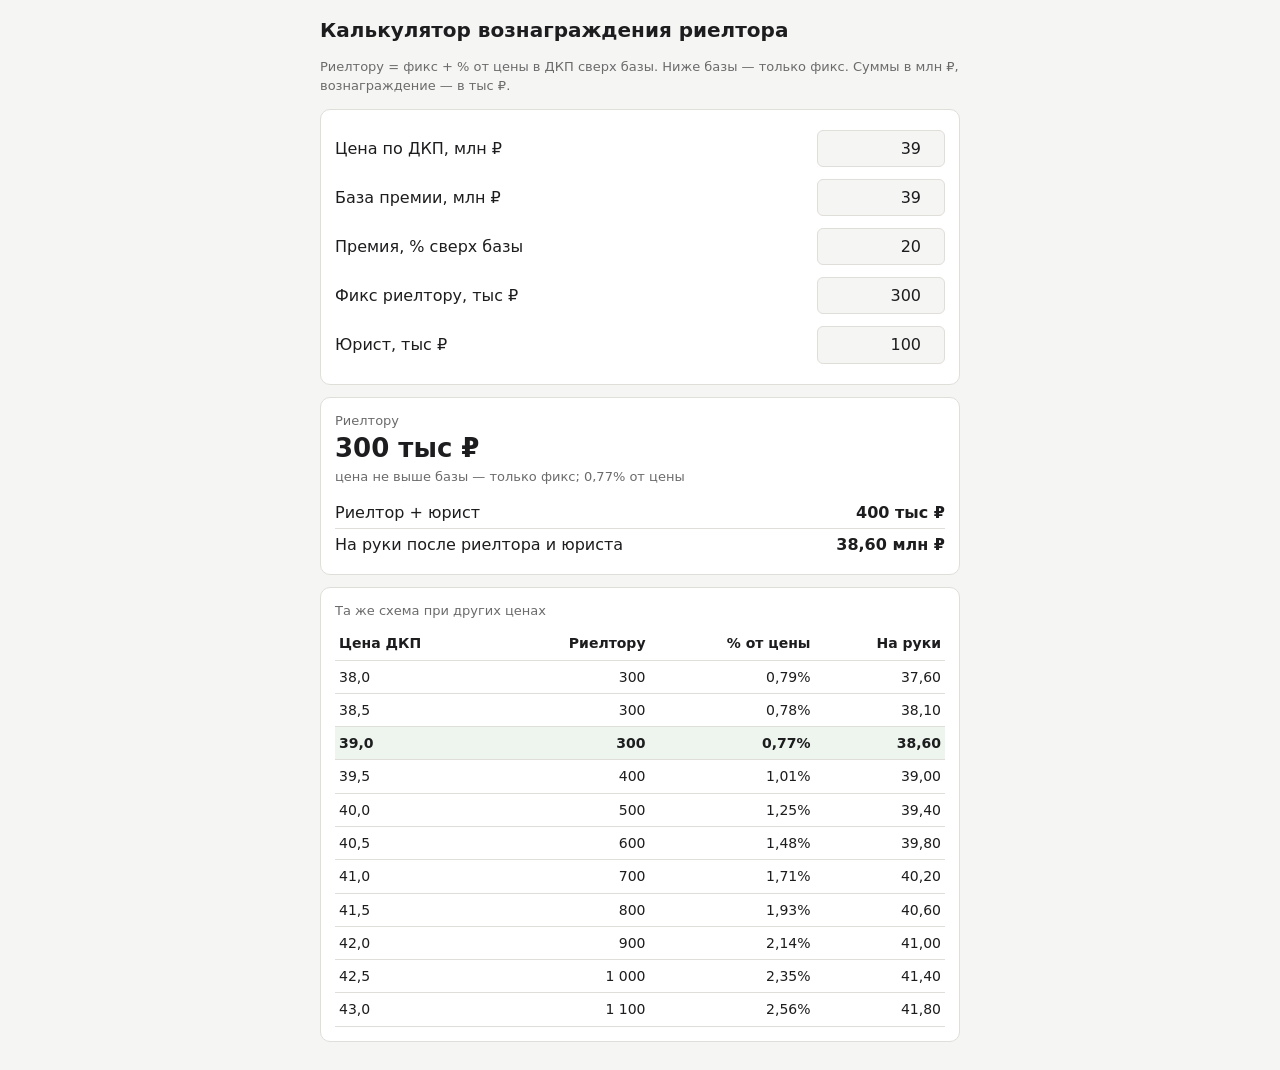
==== rieltor.html @ 26a4923a "Калькулятор вознаграждения риелтора (rieltor.html) Co-Authored-By: Claude Opus 5.5 <noreply@anthropi" ====
<!doctype html>
<html lang="ru">
<head>
<meta charset="utf-8">
<meta name="viewport" content="width=device-width,initial-scale=1">
<title>Калькулятор риелтора</title>
<!-- Вознаграждение риелтора: фикс + % сверх базы.
     Открыть файл в браузере (двойной клик). Ничего не отправляет, считает на странице. -->
<style>
:root{--fg:#1d1d1f;--bg:#f5f5f4;--card:#fff;--line:#e0ded9;--muted:#6b6b6b;--acc:#1f4e79;--hi:#eef5ee}
@media(prefers-color-scheme:dark){:root{--fg:#ececec;--bg:#17181a;--card:#222326;--line:#3a3b3f;--muted:#a0a0a0;--acc:#7fb0e0;--hi:#23332a}}
body{margin:0;padding:16px;background:var(--bg);color:var(--fg);font:16px/1.45 -apple-system,system-ui,sans-serif}
main{max-width:640px;margin:auto}
h1{font-size:20px;margin:0 0 4px}
.m{color:var(--muted);font-size:13px}
.card{background:var(--card);border:1px solid var(--line);border-radius:10px;padding:14px;margin:12px 0}
label{display:flex;justify-content:space-between;align-items:center;gap:12px;padding:6px 0}
input{font:inherit;width:110px;padding:6px 8px;border:1px solid var(--line);border-radius:6px;background:var(--bg);color:var(--fg);text-align:right}
.big{font-size:26px;font-weight:600}
.row{display:flex;justify-content:space-between;padding:4px 0;border-bottom:1px solid var(--line)}
.row:last-child{border:0}
table{width:100%;border-collapse:collapse;font-size:14px}
th,td{padding:6px 4px;border-bottom:1px solid var(--line);text-align:right}
th:first-child,td:first-child{text-align:left}
tr.cur td{background:var(--hi);font-weight:600}
</style>
</head>
<body><main>
<h1>Калькулятор вознаграждения риелтора</h1>
<p class="m">Риелтору = фикс + % от цены в ДКП сверх базы. Ниже базы — только фикс. Суммы в млн ₽, вознаграждение — в тыс ₽.</p>

<div class="card">
  <label>Цена по ДКП, млн ₽ <input id="price" type="number" step="0.1" value="39"></label>
  <label>База премии, млн ₽ <input id="base" type="number" step="0.1" value="39"></label>
  <label>Премия, % сверх базы <input id="pct" type="number" step="1" value="20"></label>
  <label>Фикс риелтору, тыс ₽ <input id="fix" type="number" step="10" value="300"></label>
  <label>Юрист, тыс ₽ <input id="law" type="number" step="10" value="100"></label>
</div>

<div class="card">
  <div class="m">Риелтору</div>
  <div class="big" id="fee"></div>
  <div class="m" id="feeNote"></div>
  <div style="margin-top:10px">
    <div class="row"><span>Риелтор + юрист</span><b id="total"></b></div>
    <div class="row"><span>На руки после риелтора и юриста</span><b id="net"></b></div>
  </div>
</div>

<div class="card">
  <div class="m" style="margin-bottom:6px">Та же схема при других ценах</div>
  <table><thead><tr><th>Цена ДКП</th><th>Риелтору</th><th>% от цены</th><th>На руки</th></tr></thead><tbody id="tbl"></tbody></table>
</div>
</main>
<script>
const $ = id => document.getElementById(id);
const num = id => parseFloat(String($(id).value).replace(',', '.')) || 0;
const r = (x, d = 0) => x.toLocaleString('ru-RU', {minimumFractionDigits: d, maximumFractionDigits: d});
function fee(price, base, pct, fix) { return fix + pct / 100 * Math.max(0, price - base) * 1000; } // тыс ₽
function calc() {
  const price = num('price'), base = num('base'), pct = num('pct'), fix = num('fix'), law = num('law');
  const f = fee(price, base, pct, fix);
  $('fee').textContent = r(f) + ' тыс ₽';
  $('feeNote').textContent = price > base
    ? `${r(fix)} фикс + ${r(pct)}% × ${r(price - base, 1)} млн = ${r(fix)} + ${r(f - fix)}; ${r(f / price / 10, 2)}% от цены`
    : `цена не выше базы — только фикс; ${r(f / price / 10, 2)}% от цены`;
  $('total').textContent = r(f + law) + ' тыс ₽';
  $('net').textContent = r(price - (f + law) / 1000, 2) + ' млн ₽';
  const start = Math.floor(Math.min(price, base)) - 1, rows = [];
  for (let p = start; p <= start + 5; p += 0.5) {
    const x = fee(p, base, pct, fix);
    rows.push(`<tr${Math.abs(p - price) < 1e-9 ? ' class="cur"' : ''}><td>${r(p, 1)}</td><td>${r(x)}</td><td>${r(x / p / 10, 2)}%</td><td>${r(p - (x + law) / 1000, 2)}</td></tr>`);
  }
  $('tbl').innerHTML = rows.join('');
}
document.querySelectorAll('input').forEach(i => i.addEventListener('input', calc));
calc();
</script>
</body></html>
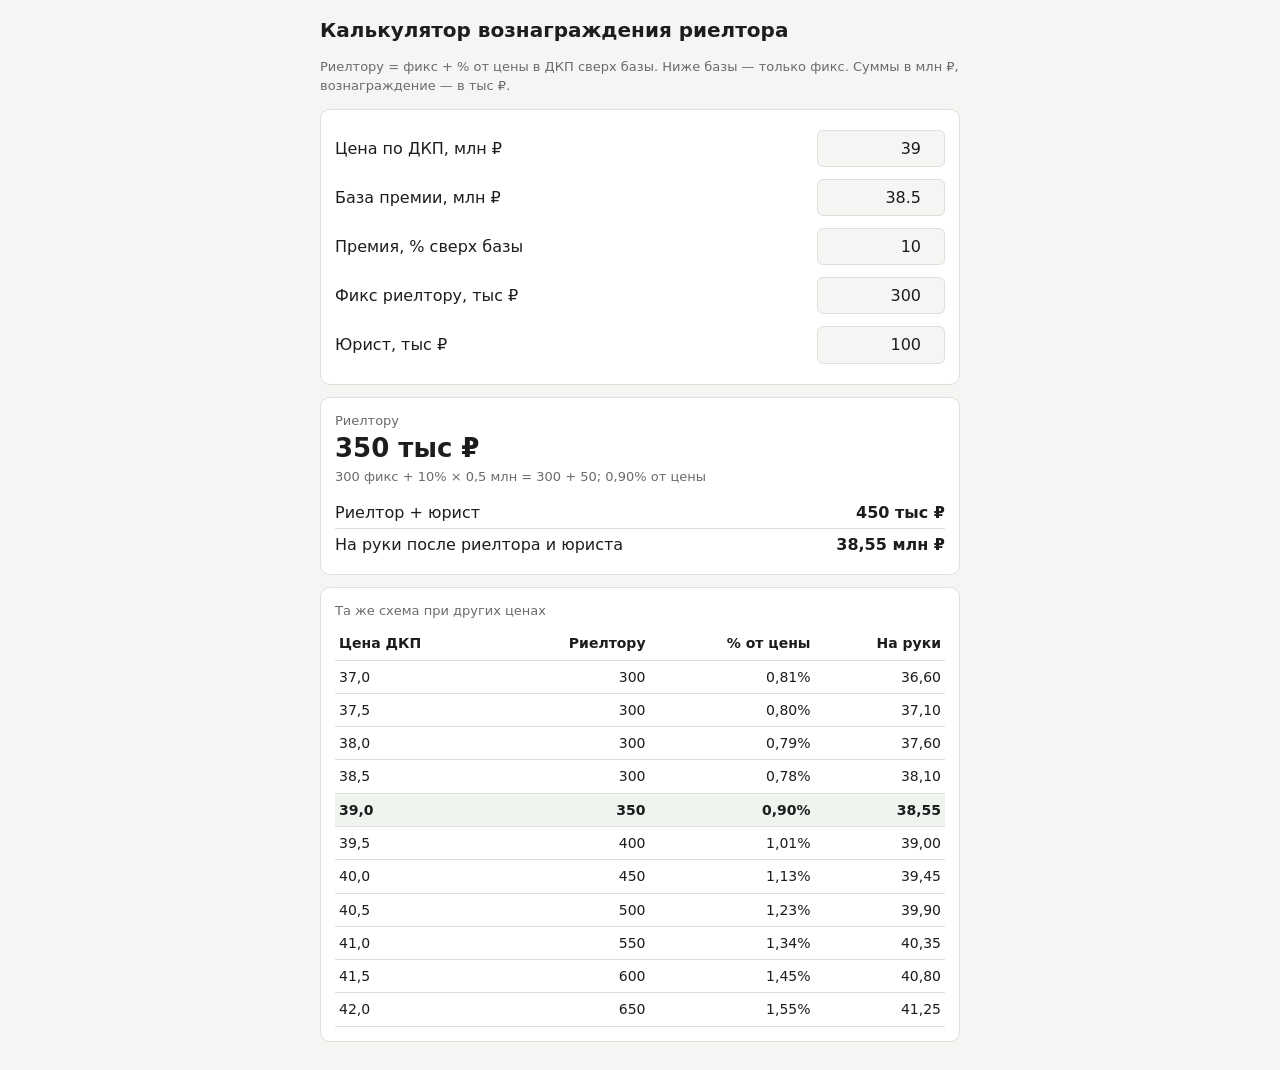
==== commit 1056cb2a: "Калькулятор риелтора: по умолчанию база 38,5, премия 10%, фикс 300, юрист 100 Co-Authored-By: Claude" ====
--- a/rieltor.html
+++ b/rieltor.html
@@ -31,8 +31,8 @@
 
 <div class="card">
   <label>Цена по ДКП, млн ₽ <input id="price" type="number" step="0.1" value="39"></label>
-  <label>База премии, млн ₽ <input id="base" type="number" step="0.1" value="39"></label>
-  <label>Премия, % сверх базы <input id="pct" type="number" step="1" value="20"></label>
+  <label>База премии, млн ₽ <input id="base" type="number" step="0.1" value="38.5"></label>
+  <label>Премия, % сверх базы <input id="pct" type="number" step="1" value="10"></label>
   <label>Фикс риелтору, тыс ₽ <input id="fix" type="number" step="10" value="300"></label>
   <label>Юрист, тыс ₽ <input id="law" type="number" step="10" value="100"></label>
 </div>
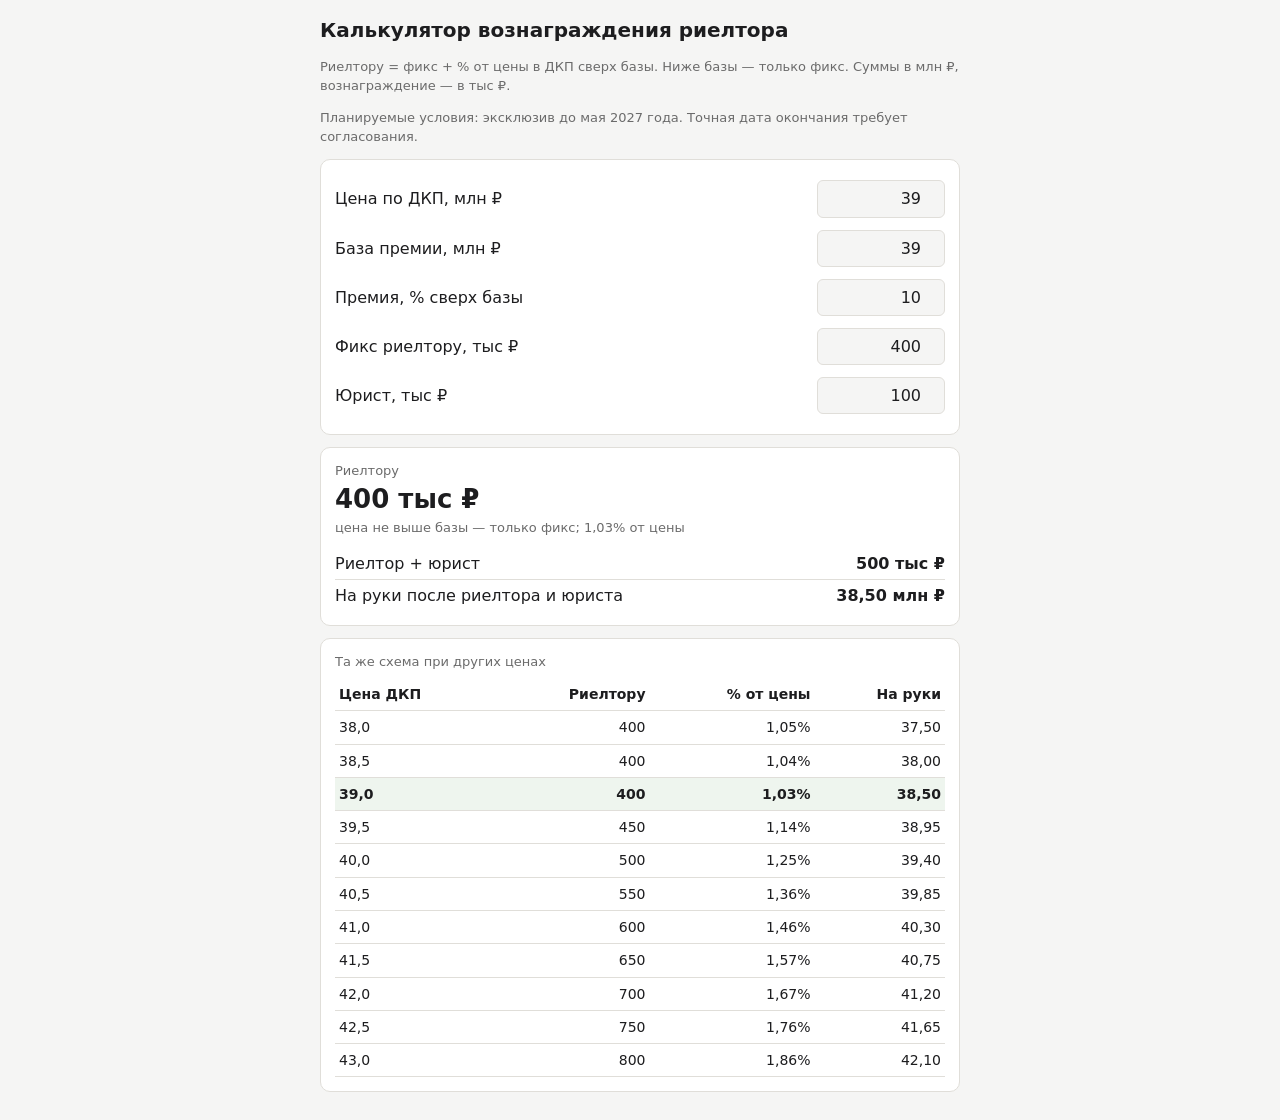
==== commit b17a50d7: "Калькулятор риелтора: база 39, премия 10%, фикс 400, юрист 100; эксклюзив до мая" ====
--- a/rieltor.html
+++ b/rieltor.html
@@ -29,11 +29,13 @@
 <h1>Калькулятор вознаграждения риелтора</h1>
 <p class="m">Риелтору = фикс + % от цены в ДКП сверх базы. Ниже базы — только фикс. Суммы в млн ₽, вознаграждение — в тыс ₽.</p>
 
+<p class="m">Планируемые условия: эксклюзив до мая 2027 года. Точная дата окончания требует согласования.</p>
+
 <div class="card">
   <label>Цена по ДКП, млн ₽ <input id="price" type="number" step="0.1" value="39"></label>
-  <label>База премии, млн ₽ <input id="base" type="number" step="0.1" value="38.5"></label>
+  <label>База премии, млн ₽ <input id="base" type="number" step="0.1" value="39"></label>
   <label>Премия, % сверх базы <input id="pct" type="number" step="1" value="10"></label>
-  <label>Фикс риелтору, тыс ₽ <input id="fix" type="number" step="10" value="300"></label>
+  <label>Фикс риелтору, тыс ₽ <input id="fix" type="number" step="10" value="400"></label>
   <label>Юрист, тыс ₽ <input id="law" type="number" step="10" value="100"></label>
 </div>
 
